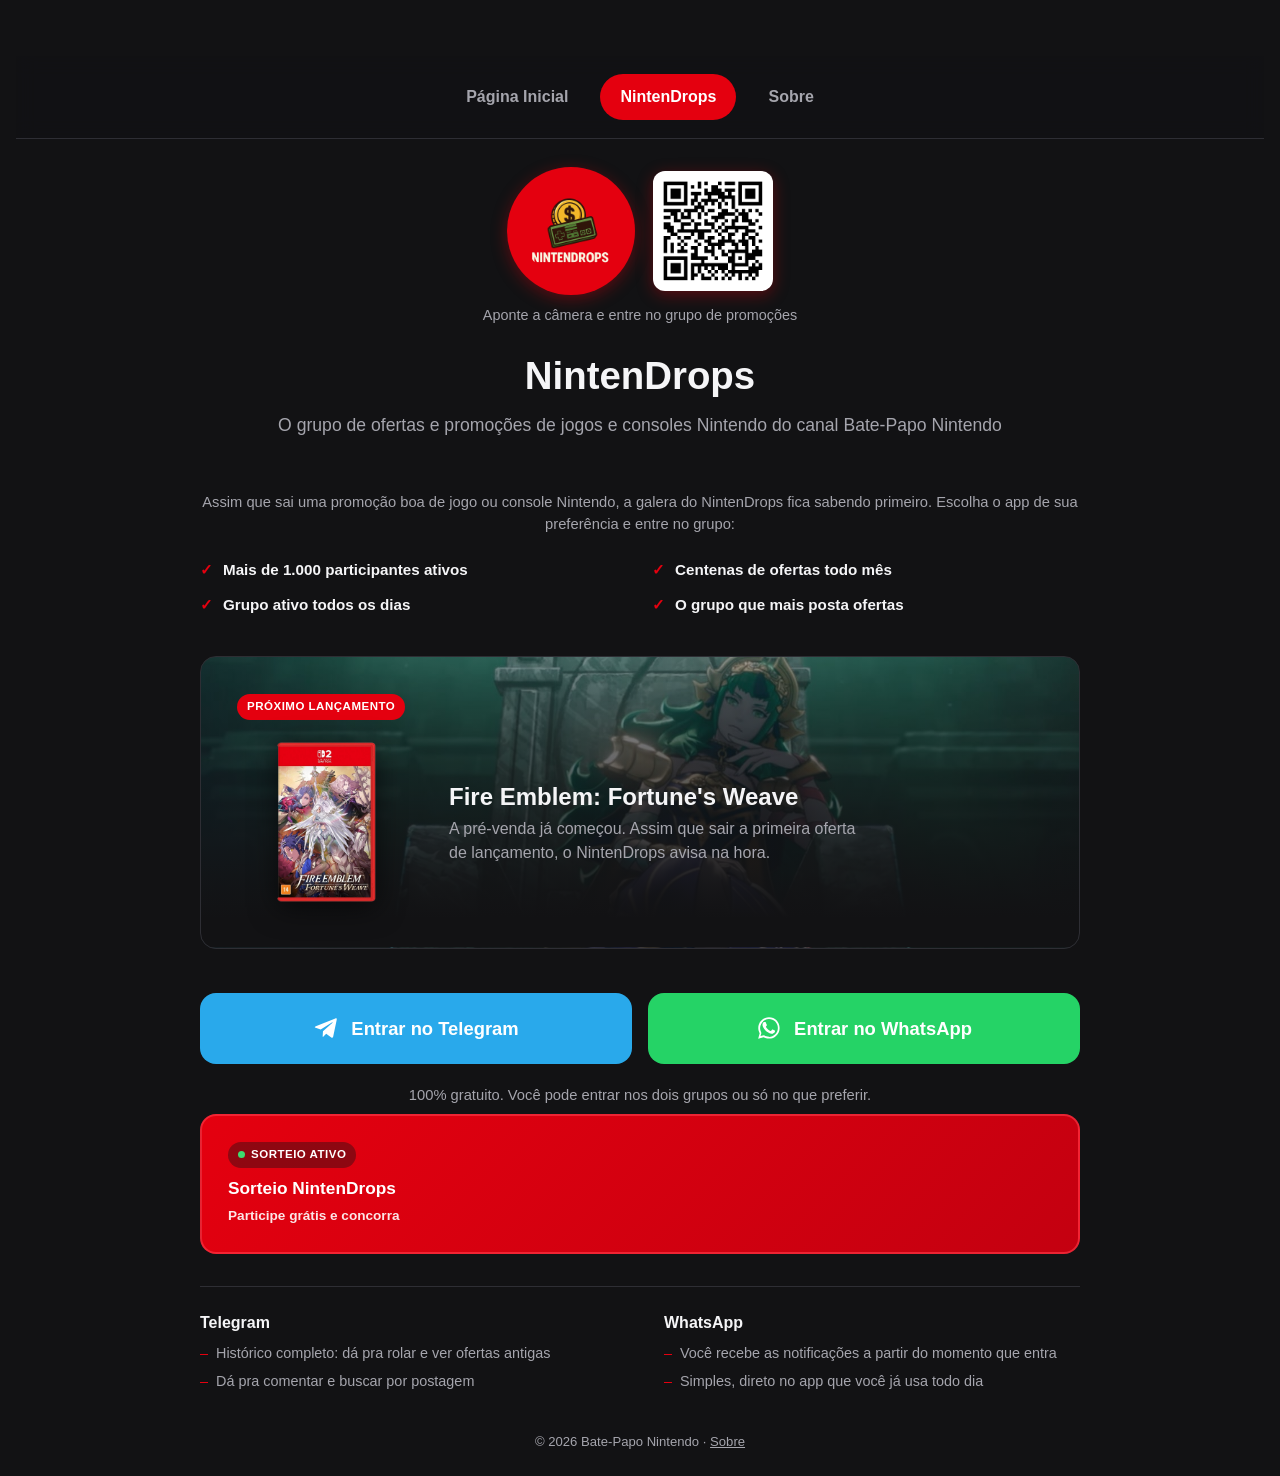
==== nintendrops/index.html @ 39946d42 "Troca sorteio ativo para Fire Emblem: Fortune's Weave Sorteio do Amiibo da Samus encerrou. Atualiza " ====
<!DOCTYPE html>
<html lang="pt-BR">
<head>
  <meta charset="UTF-8">
  <meta name="viewport" content="width=device-width, initial-scale=1.0">
  <title>NintenDrops · Bate-Papo Nintendo</title>
  <meta name="description" content="NintenDrops: grupo gratuito de ofertas e promoções de jogos e consoles Nintendo, do canal Bate-Papo Nintendo. Entre pelo Telegram ou WhatsApp.">
  <meta property="og:title" content="NintenDrops · Bate-Papo Nintendo">
  <meta property="og:description" content="Grupo gratuito de ofertas e promoções de jogos e consoles Nintendo. Escolha Telegram ou WhatsApp.">
  <meta property="og:image" content="../assets/img/logo-nintendrops.jpg">
  <link rel="icon" href="../assets/img/logo-nintendrops.jpg">
  <link rel="stylesheet" href="../assets/css/style.css">
</head>
<body>
  <nav class="nav-principal">
    <a class="nav-principal__link" href="../">Página Inicial</a>
    <a class="nav-principal__link ativo" href="./">NintenDrops</a>
    <a class="nav-principal__link" href="../sobre/">Sobre</a>
  </nav>

  <div class="container">
    <div class="nintendrops-topo">
      <img class="logo logo--contida" src="../assets/img/logo-nintendrops-transparente.png" alt="Logo NintenDrops">
      <img class="nintendrops-topo__qr" src="../assets/img/qrcode-nintendrops.png" alt="QR Code para o NintenDrops">
    </div>
    <p class="nintendrops-topo__legenda">Aponte a câmera e entre no grupo de promoções</p>

    <header class="header">
      <h1>NintenDrops</h1>
      <p>O grupo de ofertas e promoções de jogos e consoles Nintendo do canal Bate-Papo Nintendo</p>
    </header>

    <p class="texto-info">
      Assim que sai uma promoção boa de jogo ou console Nintendo, a galera do NintenDrops fica sabendo primeiro.
      Escolha o app de sua preferência e entre no grupo:
    </p>

    <ul class="destaques">
      <li>Mais de 1.000 participantes ativos</li>
      <li>Centenas de ofertas todo mês</li>
      <li>Grupo ativo todos os dias</li>
      <li>O grupo que mais posta ofertas</li>
    </ul>

    <a class="lancamento" href="https://link.amazon/B0hGFjxqO" target="_blank" rel="noopener">
      <span class="tag">Próximo lançamento</span>
      <div class="lancamento__conteudo">
        <img class="lancamento__caixa" src="../assets/img/fire-emblem-fortunes-weave-box.png" alt="Caixa de Fire Emblem: Fortune's Weave">
        <div class="lancamento__texto">
          <h2>Fire Emblem: Fortune's Weave</h2>
          <p>A pré-venda já começou. Assim que sair a primeira oferta de lançamento, o NintenDrops avisa na hora.</p>
        </div>
      </div>
    </a>

    <div class="botoes-grandes">
      <a class="botao-grande botao-grande--telegram" href="https://telegram.me/NintenDrops" target="_blank" rel="noopener">
        <svg viewBox="0 0 24 24" fill="currentColor" aria-hidden="true">
          <path d="M21.9 4.3 18.6 20c-.2 1-.9 1.3-1.7.8l-4.7-3.5-2.3 2.2c-.3.3-.5.5-1 .5l.3-4.9L18 7.1c.4-.4-.1-.6-.6-.2L7.1 13.3l-4.7-1.5c-1-.3-1-1 .2-1.5L20.6 3.2c.9-.3 1.6.2 1.3 1.1Z"/>
        </svg>
        Entrar no Telegram
      </a>

      <a class="botao-grande botao-grande--whatsapp" href="https://chat.whatsapp.com/Ltb9gX889Fs6mdJpfLRxmO" target="_blank" rel="noopener">
        <svg viewBox="0 0 24 24" fill="currentColor" aria-hidden="true">
          <path d="M17.5 14.4c-.3-.1-1.7-.9-2-1-.3-.1-.5-.1-.7.1-.2.3-.8 1-.9 1.1-.2.2-.3.2-.6.1-.3-.1-1.3-.5-2.4-1.5-.9-.8-1.5-1.8-1.7-2.1-.2-.3 0-.5.1-.6.1-.1.3-.3.4-.5.1-.1.2-.3.3-.4.1-.2 0-.4 0-.5 0-.1-.7-1.6-.9-2.2-.2-.5-.5-.5-.7-.5h-.6c-.2 0-.5.1-.8.4-.3.3-1 1-1 2.4s1 2.8 1.2 3c.1.2 2 3.1 4.9 4.3.7.3 1.2.5 1.6.6.7.2 1.3.2 1.8.1.5-.1 1.7-.7 1.9-1.4.2-.7.2-1.2.2-1.4-.1-.1-.3-.2-.6-.3ZM12 2.1c-5.5 0-9.9 4.4-9.9 9.9 0 1.8.5 3.4 1.3 4.9L2 21.9l5-1.3c1.4.8 3.1 1.2 4.9 1.2 5.5 0 9.9-4.4 9.9-9.9S17.5 2.1 12 2.1Zm0 18c-1.6 0-3.2-.4-4.5-1.3l-.3-.2-3 .8.8-2.9-.2-.3A8.2 8.2 0 0 1 3.8 12c0-4.5 3.7-8.2 8.2-8.2s8.2 3.7 8.2 8.2-3.7 8.2-8.2 8.2Z"/>
        </svg>
        Entrar no WhatsApp
      </a>
    </div>

    <p class="texto-info">
      100% gratuito. Você pode entrar nos dois grupos ou só no que preferir.
    </p>

    <a class="card card--sorteio" href="sorteio/">
      <span class="card__texto">
        <span class="badge-ativo"><span class="badge-ativo__ponto"></span>Sorteio ativo</span>
        <span class="card__titulo">Sorteio NintenDrops</span>
        <span class="card__subtitulo">Participe grátis e concorra</span>
      </span>
    </a>

    <div class="comparativo">
      <div class="comparativo__coluna">
        <h2>Telegram</h2>
        <ul>
          <li>Histórico completo: dá pra rolar e ver ofertas antigas</li>
          <li>Dá pra comentar e buscar por postagem</li>
        </ul>
      </div>
      <div class="comparativo__coluna">
        <h2>WhatsApp</h2>
        <ul>
          <li>Você recebe as notificações a partir do momento que entra</li>
          <li>Simples, direto no app que você já usa todo dia</li>
        </ul>
      </div>
    </div>

    <footer class="footer">
      <p>&copy; <span id="ano"></span> Bate-Papo Nintendo · <a href="../sobre/">Sobre</a></p>
    </footer>
  </div>

  <script src="../assets/js/main.js"></script>
</body>
</html>
---- assets/css/style.css ----
:root {
  --cor-primaria: #e4000f;
  --cor-primaria-hover: #c40010;
  --cor-fundo: #121214;
  --cor-fundo-card: #1c1c20;
  --cor-fundo-card-hover: #26262c;
  --cor-borda: #2e2e34;
  --cor-texto: #f5f5f7;
  --cor-texto-secundario: #a5a5ad;

  --cor-youtube: #ff0000;
  --cor-twitter: #ffffff;
  --cor-instagram: #e1306c;
  --cor-telegram: #29a9eb;
  --cor-whatsapp: #25d366;

  --raio-borda: 16px;
  --fonte-base: -apple-system, BlinkMacSystemFont, "Segoe UI", Roboto, Helvetica, Arial, sans-serif;
}

* {
  box-sizing: border-box;
  margin: 0;
  padding: 0;
}

body {
  font-family: var(--fonte-base);
  background-color: var(--cor-fundo);
  color: var(--cor-texto);
  min-height: 100vh;
  display: flex;
  flex-direction: column;
  align-items: center;
  padding: 32px 16px 24px;
  line-height: 1.5;
}

.container {
  width: 100%;
  max-width: 480px;
  display: flex;
  flex-direction: column;
  align-items: center;
}

/* Menu principal */

.nav-principal {
  position: sticky;
  top: 0;
  z-index: 100;
  width: 100%;
  display: flex;
  justify-content: center;
  gap: 6px;
  background: rgba(18, 18, 20, 0.85);
  backdrop-filter: blur(10px);
  -webkit-backdrop-filter: blur(10px);
  border-bottom: 1px solid var(--cor-borda);
  padding: 14px 16px;
  margin-bottom: 28px;
}

.nav-principal__link {
  color: var(--cor-texto-secundario);
  text-decoration: none;
  font-weight: 600;
  font-size: 0.85rem;
  padding: 8px 14px;
  border-radius: 999px;
  transition: color 0.2s ease, background-color 0.2s ease;
}

.nav-principal__link:hover {
  color: var(--cor-texto);
  background: var(--cor-fundo-card);
}

.nav-principal__link.ativo {
  color: #fff;
  background: var(--cor-primaria);
}

/* Logo + QR Code (página NintenDrops) */

.nintendrops-topo {
  display: flex;
  align-items: center;
  justify-content: center;
  gap: 18px;
}

.nintendrops-topo .logo {
  margin-bottom: 0;
}

.nintendrops-topo__qr {
  width: 96px;
  height: 96px;
  background: #fff;
  border-radius: 12px;
  padding: 6px;
  box-shadow: 0 4px 16px rgba(228, 0, 15, 0.35);
}

.nintendrops-topo__legenda {
  color: var(--cor-texto-secundario);
  font-size: 0.82rem;
  text-align: center;
  margin-top: 10px;
  margin-bottom: 20px;
}

/* Logo */

.logo-placeholder,
.logo {
  width: 96px;
  height: 96px;
  border-radius: 50%;
  margin-bottom: 20px;
  box-shadow: 0 4px 16px rgba(228, 0, 15, 0.35);
}

.logo-placeholder {
  background: var(--cor-primaria);
  color: #fff;
  display: flex;
  align-items: center;
  justify-content: center;
  font-weight: 700;
  font-size: 1.75rem;
  letter-spacing: 1px;
}

.logo {
  object-fit: cover;
  background: var(--cor-primaria);
}

.logo--contida {
  object-fit: contain;
  padding: 16px;
}

/* Cabeçalho */

.header {
  text-align: center;
  margin-bottom: 32px;
}

.header h1 {
  font-size: 1.6rem;
  font-weight: 700;
  margin-bottom: 8px;
}

.header p {
  color: var(--cor-texto-secundario);
  font-size: 0.98rem;
}

/* Etiqueta pequena de destaque */

.tag {
  display: inline-block;
  background: var(--cor-primaria);
  color: #fff;
  text-decoration: none;
  font-size: 0.72rem;
  font-weight: 700;
  text-transform: uppercase;
  letter-spacing: 0.5px;
  padding: 4px 10px;
  border-radius: 999px;
  margin-bottom: 12px;
  transition: background-color 0.2s ease;
}

a.tag:hover {
  background: var(--cor-primaria-hover);
}

/* Hero de hype (home) */

.hero-hype {
  position: relative;
  overflow: hidden;
  width: 100%;
  background: linear-gradient(135deg, var(--cor-fundo-card), var(--cor-fundo));
  border: 1px solid var(--cor-borda);
  border-radius: var(--raio-borda);
  padding: 26px 100px 26px 22px;
  margin-bottom: 28px;
  text-align: left;
}

.hero-hype__arte {
  position: absolute;
  top: 0;
  right: 0;
  bottom: 0;
  width: 110px;
  object-fit: cover;
  object-position: center 22%;
  -webkit-mask-image: linear-gradient(to right, transparent, black 35%);
  mask-image: linear-gradient(to right, transparent, black 35%);
}

.hero-hype h2 {
  font-size: 1.25rem;
  line-height: 1.3;
  margin-bottom: 10px;
}

.hero-hype p {
  color: var(--cor-texto-secundario);
  font-size: 0.92rem;
  margin-bottom: 18px;
  max-width: 480px;
}

.hero-hype__cta {
  display: inline-block;
  background: var(--cor-primaria);
  color: #fff;
  text-decoration: none;
  font-weight: 700;
  font-size: 0.92rem;
  padding: 12px 20px;
  border-radius: 10px;
  transition: background-color 0.2s ease;
}

.hero-hype__cta:hover {
  background: var(--cor-primaria-hover);
}

/* Lista de links/cards */

.links {
  width: 100%;
  display: flex;
  flex-direction: column;
  gap: 14px;
}

.card {
  display: flex;
  align-items: center;
  gap: 14px;
  width: 100%;
  background-color: var(--cor-fundo-card);
  border: 1px solid var(--cor-borda);
  border-radius: var(--raio-borda);
  padding: 16px 18px;
  color: var(--cor-texto);
  text-decoration: none;
  transition: background-color 0.2s ease, transform 0.15s ease;
}

.card:hover,
.card:focus-visible {
  background-color: var(--cor-fundo-card-hover);
  transform: translateY(-2px);
}

.card:active {
  transform: translateY(0);
}

.card__icone {
  width: 28px;
  height: 28px;
  flex-shrink: 0;
}

.card__logo {
  width: 84px;
  height: 84px;
  flex-shrink: 0;
  object-fit: contain;
}

.card__texto {
  flex: 1;
  font-weight: 600;
  font-size: 1.02rem;
}

.card--youtube .card__icone { color: var(--cor-youtube); }
.card--twitter .card__icone { color: var(--cor-twitter); }
.card--instagram .card__icone { color: var(--cor-instagram); }
.card--telegram .card__icone { color: var(--cor-telegram); }
.card--whatsapp .card__icone { color: var(--cor-whatsapp); }

/* Card em destaque (NintenDrops) */

.card--destaque {
  background: linear-gradient(135deg, var(--cor-primaria), var(--cor-primaria-hover));
  border: none;
  margin-top: 8px;
  padding: 18px;
}

.card--destaque .card__texto {
  display: flex;
  flex-direction: column;
  gap: 2px;
}

.card--destaque .card__titulo {
  font-size: 1.08rem;
  font-weight: 700;
}

.card--destaque .card__subtitulo {
  font-size: 0.85rem;
  font-weight: 400;
  opacity: 0.9;
}

.card--destaque .card__icone {
  color: #fff;
}

/* Card do sorteio (página NintenDrops) */

.card--sorteio {
  position: relative;
  overflow: hidden;
  margin-top: 8px;
  background: linear-gradient(135deg, var(--cor-primaria), var(--cor-primaria-hover));
  border: 2px solid rgba(255, 60, 75, 0.6);
  animation: neon-dimming 1.8s ease-in-out infinite;
}

@keyframes neon-dimming {
  0%, 100% {
    border-color: rgba(255, 60, 75, 0.45);
    box-shadow: 0 0 6px 0 rgba(255, 45, 60, 0.35);
  }
  50% {
    border-color: #ff8a94;
    box-shadow: 0 0 16px 2px rgba(255, 45, 60, 0.85);
  }
}

.card--sorteio .card__texto {
  display: flex;
  flex-direction: column;
  gap: 4px;
}

.card--sorteio .card__titulo {
  font-size: 1.08rem;
  font-weight: 700;
  color: #fff;
}

.card--sorteio .card__subtitulo {
  font-size: 0.85rem;
  color: rgba(255, 255, 255, 0.9);
}

.card--sorteio .badge-ativo {
  align-self: flex-start;
  background: rgba(18, 18, 20, 0.4);
}

.badge-ativo {
  display: inline-flex;
  align-items: center;
  gap: 6px;
  background: rgba(18, 18, 20, 0.55);
  color: #fff;
  font-size: 0.72rem;
  font-weight: 700;
  text-transform: uppercase;
  letter-spacing: 0.5px;
  padding: 4px 10px;
  border-radius: 999px;
  margin-bottom: 4px;
}

.badge-ativo__ponto {
  width: 7px;
  height: 7px;
  border-radius: 50%;
  background: #3ddc6f;
  animation: pulso-ativo 1.6s infinite;
}

@keyframes pulso-ativo {
  0%, 100% { opacity: 1; }
  50% { opacity: 0.35; }
}

/* Próximo lançamento (página NintenDrops) */

.lancamento {
  display: block;
  width: 100%;
  border-radius: var(--raio-borda);
  border: 1px solid var(--cor-borda);
  padding: 14px 16px;
  margin: 16px 0;
  text-align: left;
  text-decoration: none;
  color: var(--cor-texto);
  background-image:
    linear-gradient(180deg, rgba(18, 18, 20, 0.4), var(--cor-fundo) 90%),
    url("../img/fire-emblem-bg.jpg");
  background-size: cover;
  background-position: center;
  background-repeat: no-repeat;
  transition: transform 0.15s ease;
}

.lancamento:hover {
  transform: translateY(-2px);
}

.lancamento__conteudo {
  display: flex;
  flex-direction: row;
  align-items: center;
  gap: 14px;
  text-align: left;
}

.lancamento__caixa {
  width: 68px;
  flex-shrink: 0;
  filter: drop-shadow(0 6px 14px rgba(0, 0, 0, 0.6));
}

.lancamento__texto h2 {
  font-size: 0.98rem;
  margin-bottom: 2px;
}

.lancamento__texto p {
  color: var(--cor-texto-secundario);
  font-size: 0.8rem;
}

/* Destaques/números (página NintenDrops) */

.destaques {
  list-style: none;
  width: 100%;
  display: flex;
  flex-direction: column;
  gap: 10px;
  margin: 24px 0;
}

.destaques li {
  display: flex;
  align-items: flex-start;
  gap: 10px;
  font-weight: 600;
  font-size: 0.95rem;
}

.destaques li::before {
  content: "✓";
  color: var(--cor-primaria);
  font-weight: 700;
  flex-shrink: 0;
}

/* Botões grandes (página NintenDrops) */

.botoes-grandes {
  width: 100%;
  display: flex;
  flex-direction: column;
  gap: 16px;
  margin-top: 28px;
}

.botao-grande {
  display: flex;
  align-items: center;
  justify-content: center;
  gap: 12px;
  width: 100%;
  padding: 18px;
  border-radius: var(--raio-borda);
  color: #fff;
  text-decoration: none;
  font-weight: 700;
  font-size: 1.05rem;
  transition: filter 0.2s ease, transform 0.15s ease;
}

.botao-grande:hover,
.botao-grande:focus-visible {
  filter: brightness(1.1);
  transform: translateY(-2px);
}

.botao-grande:active {
  transform: translateY(0);
}

.botao-grande svg {
  width: 26px;
  height: 26px;
  flex-shrink: 0;
}

.botao-grande--telegram {
  background-color: var(--cor-telegram);
}

.botao-grande--whatsapp {
  background-color: var(--cor-whatsapp);
}

/* Texto informativo */

.texto-info {
  color: var(--cor-texto-secundario);
  text-align: center;
  font-size: 0.92rem;
  margin-top: 20px;
}

.link-voltar {
  color: var(--cor-texto-secundario);
  text-decoration: none;
  font-size: 0.9rem;
  margin-bottom: 20px;
  align-self: flex-start;
}

.link-voltar:hover {
  color: var(--cor-texto);
}

/* Card de chamada para a página Sobre (home) */

.sobre-teaser {
  position: relative;
  display: flex;
  align-items: flex-end;
  width: 100%;
  min-height: 200px;
  margin-top: 24px;
  border-radius: var(--raio-borda);
  border: 1px solid var(--cor-borda);
  overflow: hidden;
  padding: 20px;
  text-decoration: none;
  background-image:
    linear-gradient(180deg, rgba(18, 18, 20, 0) 35%, rgba(18, 18, 20, 0.95) 92%),
    url("../img/foto-danillo-super-nintendo-world.jpg");
  background-size: cover;
  background-position: center 68%;
  transition: transform 0.15s ease;
}

.sobre-teaser:hover {
  transform: translateY(-2px);
}

.sobre-teaser__conteudo h2 {
  color: #fff;
  font-size: 1.1rem;
  margin-bottom: 4px;
}

.sobre-teaser__conteudo p {
  color: var(--cor-texto-secundario);
  font-size: 0.88rem;
}

/* Página Sobre */

.sobre {
  width: 100%;
  display: flex;
  flex-direction: column;
  gap: 24px;
  text-align: left;
}

.sobre__foto {
  width: 100%;
  max-width: 280px;
  align-self: center;
  border-radius: var(--raio-borda);
  object-fit: cover;
}

.sobre__conteudo h1 {
  font-size: 1.5rem;
  margin-bottom: 16px;
}

.sobre__conteudo p {
  color: var(--cor-texto-secundario);
  margin-bottom: 14px;
  line-height: 1.6;
}

.sobre__conteudo h2 {
  font-size: 1.1rem;
  margin-top: 28px;
  margin-bottom: 12px;
}

.sobre__redes {
  list-style: none;
  display: flex;
  flex-direction: column;
  gap: 10px;
}

.sobre__redes a {
  display: flex;
  align-items: center;
  gap: 10px;
  color: var(--cor-texto);
  text-decoration: none;
  font-weight: 600;
}

.sobre__redes svg {
  width: 22px;
  height: 22px;
  flex-shrink: 0;
}

.sobre__redes a:hover {
  color: var(--cor-primaria);
}

/* Widget de sorteio (Gleam) */

.sorteio-widget {
  width: 100%;
  margin-top: 24px;
}

/* Comparativo Telegram x WhatsApp */

.comparativo {
  width: 100%;
  display: flex;
  flex-direction: column;
  gap: 16px;
  margin-top: 32px;
  padding-top: 24px;
  border-top: 1px solid var(--cor-borda);
}

.comparativo__coluna h2 {
  font-size: 1rem;
  margin-bottom: 8px;
}

.comparativo__coluna ul {
  list-style: none;
  display: flex;
  flex-direction: column;
  gap: 6px;
}

.comparativo__coluna li {
  color: var(--cor-texto-secundario);
  font-size: 0.9rem;
  padding-left: 16px;
  position: relative;
}

.comparativo__coluna li::before {
  content: "–";
  position: absolute;
  left: 0;
  color: var(--cor-primaria);
}

/* Rodapé */

.footer {
  margin-top: 40px;
  text-align: center;
  color: var(--cor-texto-secundario);
  font-size: 0.82rem;
}

.footer a {
  color: var(--cor-texto-secundario);
}

/* Telas maiores */

@media (min-width: 600px) {
  body {
    padding-top: 56px;
  }

  .header h1 {
    font-size: 1.9rem;
  }

  .card,
  .botao-grande {
    padding: 18px 22px;
  }
}

/* Desktop: usa mais a largura da tela */

@media (min-width: 960px) {
  .nav-principal {
    gap: 12px;
    padding: 18px;
  }

  .nav-principal__link {
    font-size: 1rem;
    padding: 11px 20px;
  }

  .container {
    max-width: 880px;
  }

  .logo {
    width: 128px;
    height: 128px;
  }

  .header h1 {
    font-size: 2.4rem;
  }

  .header p {
    font-size: 1.1rem;
  }

  .links {
    display: grid;
    grid-template-columns: repeat(3, 1fr);
    gap: 16px;
  }

  .card {
    flex-direction: column;
    align-items: flex-start;
    gap: 16px;
    padding: 26px;
  }

  .card__icone {
    width: 32px;
    height: 32px;
  }

  .card--destaque {
    grid-column: 1 / -1;
    flex-direction: row;
    align-items: center;
  }

  .sobre-teaser {
    min-height: 280px;
    padding: 28px;
  }

  .card--sorteio {
    flex-direction: row;
    align-items: center;
  }

  .sobre-teaser__conteudo h2 {
    font-size: 1.5rem;
  }

  .sobre-teaser__conteudo p {
    font-size: 1rem;
  }

  .botoes-grandes {
    flex-direction: row;
  }

  .botao-grande {
    padding: 22px;
    font-size: 1.15rem;
  }

  .comparativo {
    flex-direction: row;
    gap: 48px;
  }

  .comparativo__coluna {
    flex: 1;
  }

  .container--largo {
    max-width: 1040px;
  }

  .nintendrops-topo__qr {
    width: 120px;
    height: 120px;
  }

  .nintendrops-topo__legenda {
    font-size: 0.9rem;
  }

  .hero-hype {
    min-height: 320px;
    display: flex;
    align-items: center;
    padding: 40px;
    background-image:
      linear-gradient(90deg, var(--cor-fundo) 38%, rgba(18, 18, 20, 0.65) 62%, rgba(18, 18, 20, 0) 100%),
      url("../img/ocarina-of-time-art.jpg");
    background-repeat: no-repeat;
    background-position: right center, right center;
    background-size: cover, contain;
  }

  .hero-hype__arte {
    display: none;
  }

  .hero-hype__conteudo {
    max-width: 460px;
  }

  .hero-hype h2 {
    font-size: 1.9rem;
  }

  .hero-hype p {
    font-size: 1rem;
  }

  .destaques {
    display: grid;
    grid-template-columns: repeat(2, 1fr);
    gap: 12px 24px;
  }

  .lancamento {
    padding: 36px;
  }

  .lancamento__conteudo {
    flex-direction: row;
    text-align: left;
    gap: 32px;
  }

  .lancamento__caixa {
    width: 180px;
    flex-shrink: 0;
  }

  .lancamento__texto h2 {
    font-size: 1.5rem;
  }

  .lancamento__texto p {
    font-size: 1rem;
    max-width: 420px;
  }

  .sobre {
    flex-direction: row;
    align-items: flex-start;
    gap: 48px;
  }

  .sobre__foto {
    max-width: 340px;
    flex-shrink: 0;
  }

  .sobre__conteudo h1 {
    font-size: 2.1rem;
  }
}
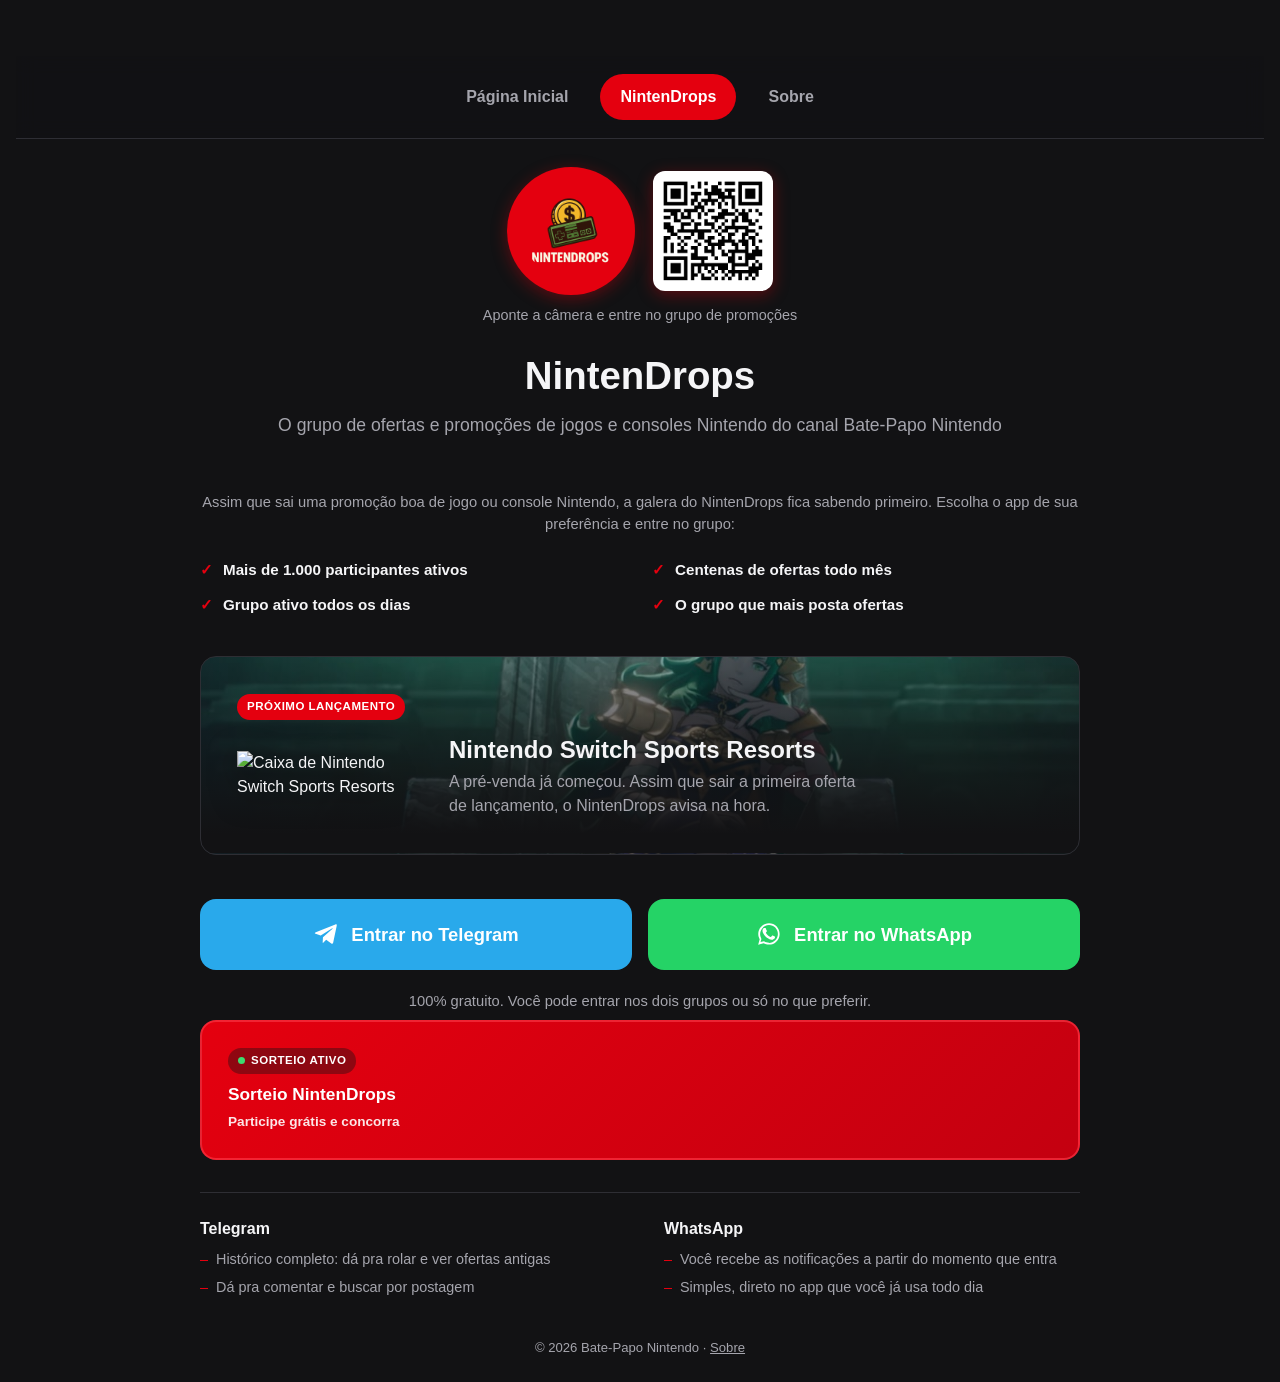
==== commit e3ed1d4f: "Update Proximo Lançamento" ====
--- a/nintendrops/index.html
+++ b/nintendrops/index.html
@@ -42,12 +42,12 @@
       <li>O grupo que mais posta ofertas</li>
     </ul>
 
-    <a class="lancamento" href="https://link.amazon/B0hGFjxqO" target="_blank" rel="noopener">
+    <a class="lancamento" href="https://meli.la/1icckNe" target="_blank" rel="noopener">
       <span class="tag">Próximo lançamento</span>
       <div class="lancamento__conteudo">
-        <img class="lancamento__caixa" src="../assets/img/fire-emblem-fortunes-weave-box.png" alt="Caixa de Fire Emblem: Fortune's Weave">
+        <img class="lancamento__caixa" src="../assets/img/switch-sports-resorts.png" alt="Caixa de Nintendo Switch Sports Resorts">
         <div class="lancamento__texto">
-          <h2>Fire Emblem: Fortune's Weave</h2>
+          <h2>Nintendo Switch Sports Resorts</h2>
           <p>A pré-venda já começou. Assim que sair a primeira oferta de lançamento, o NintenDrops avisa na hora.</p>
         </div>
       </div>
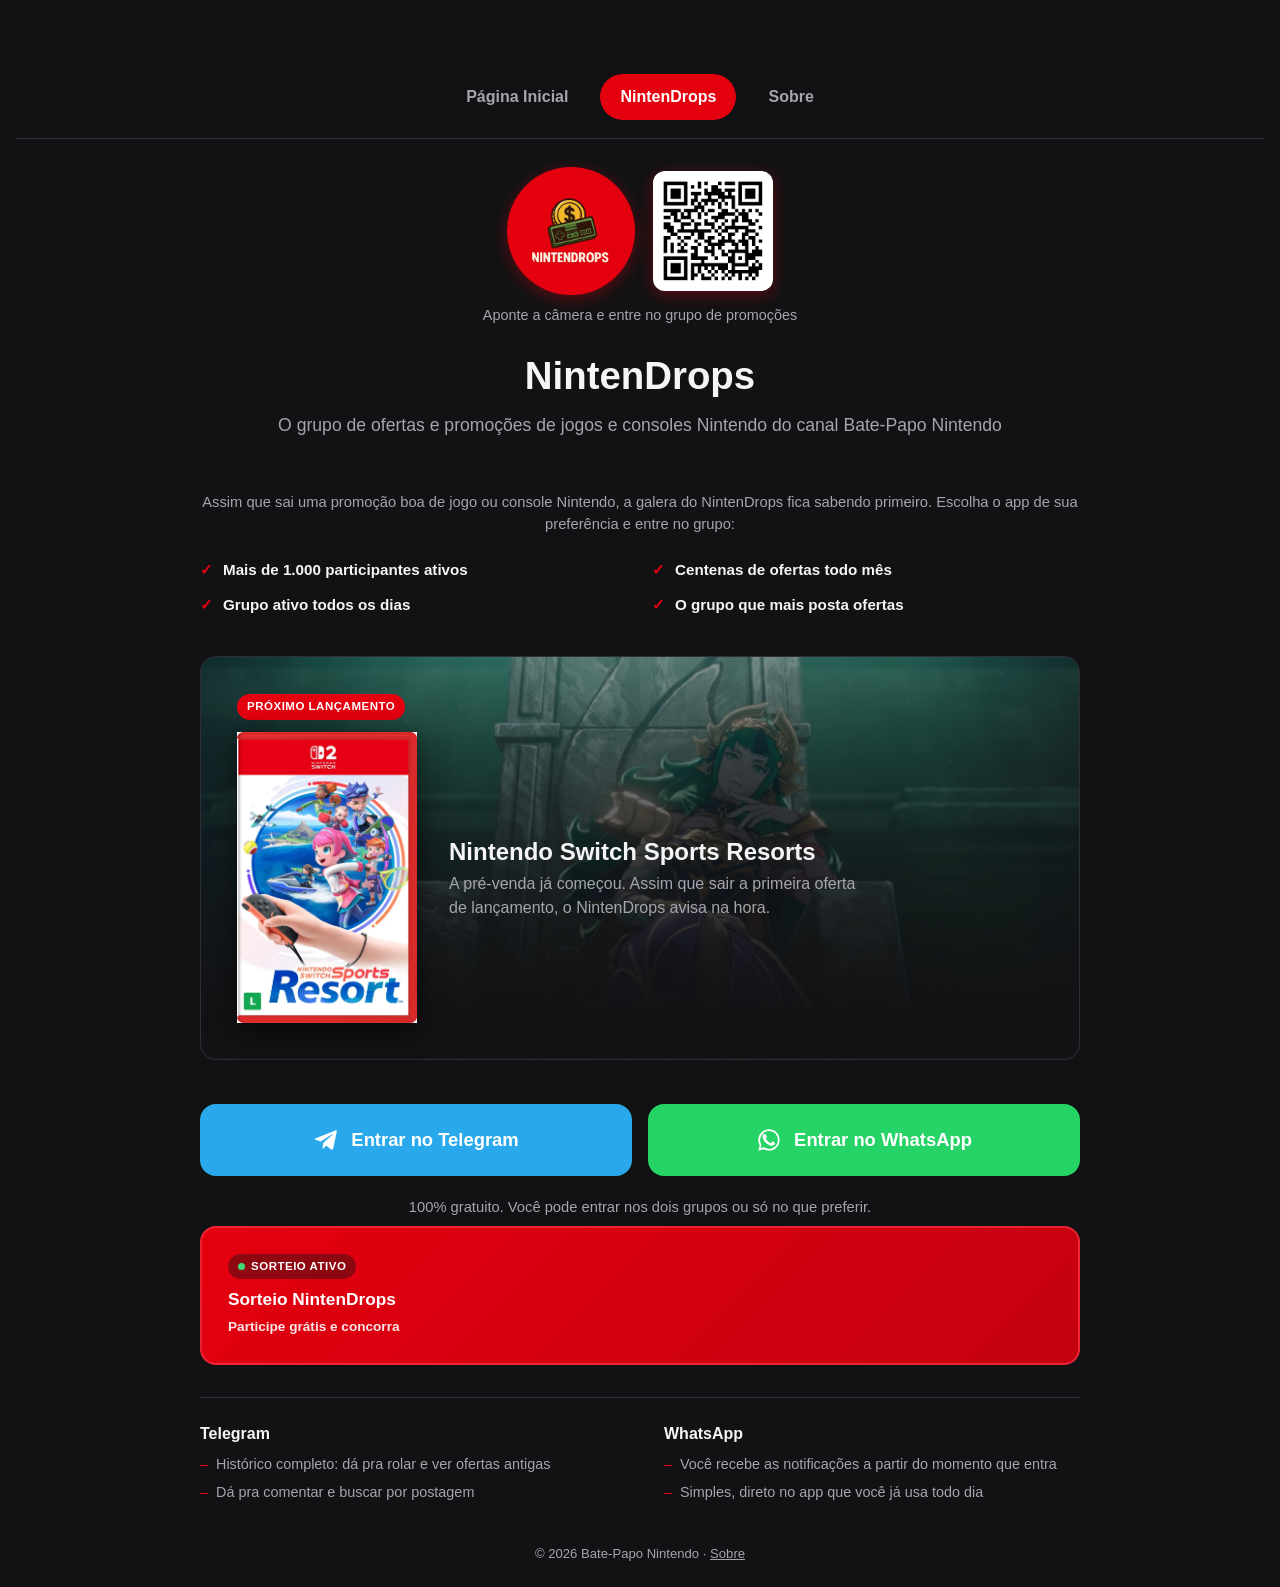
==== commit ac6491a3: "Lançamento" ====
--- a/nintendrops/index.html
+++ b/nintendrops/index.html
@@ -45,7 +45,7 @@
     <a class="lancamento" href="https://meli.la/1icckNe" target="_blank" rel="noopener">
       <span class="tag">Próximo lançamento</span>
       <div class="lancamento__conteudo">
-        <img class="lancamento__caixa" src="../assets/img/switch-sports-resorts.png" alt="Caixa de Nintendo Switch Sports Resorts">
+        <img class="lancamento__caixa" src="../assets/img/switch-sports-box.webp" alt="Caixa de Nintendo Switch Sports Resorts">
         <div class="lancamento__texto">
           <h2>Nintendo Switch Sports Resorts</h2>
           <p>A pré-venda já começou. Assim que sair a primeira oferta de lançamento, o NintenDrops avisa na hora.</p>
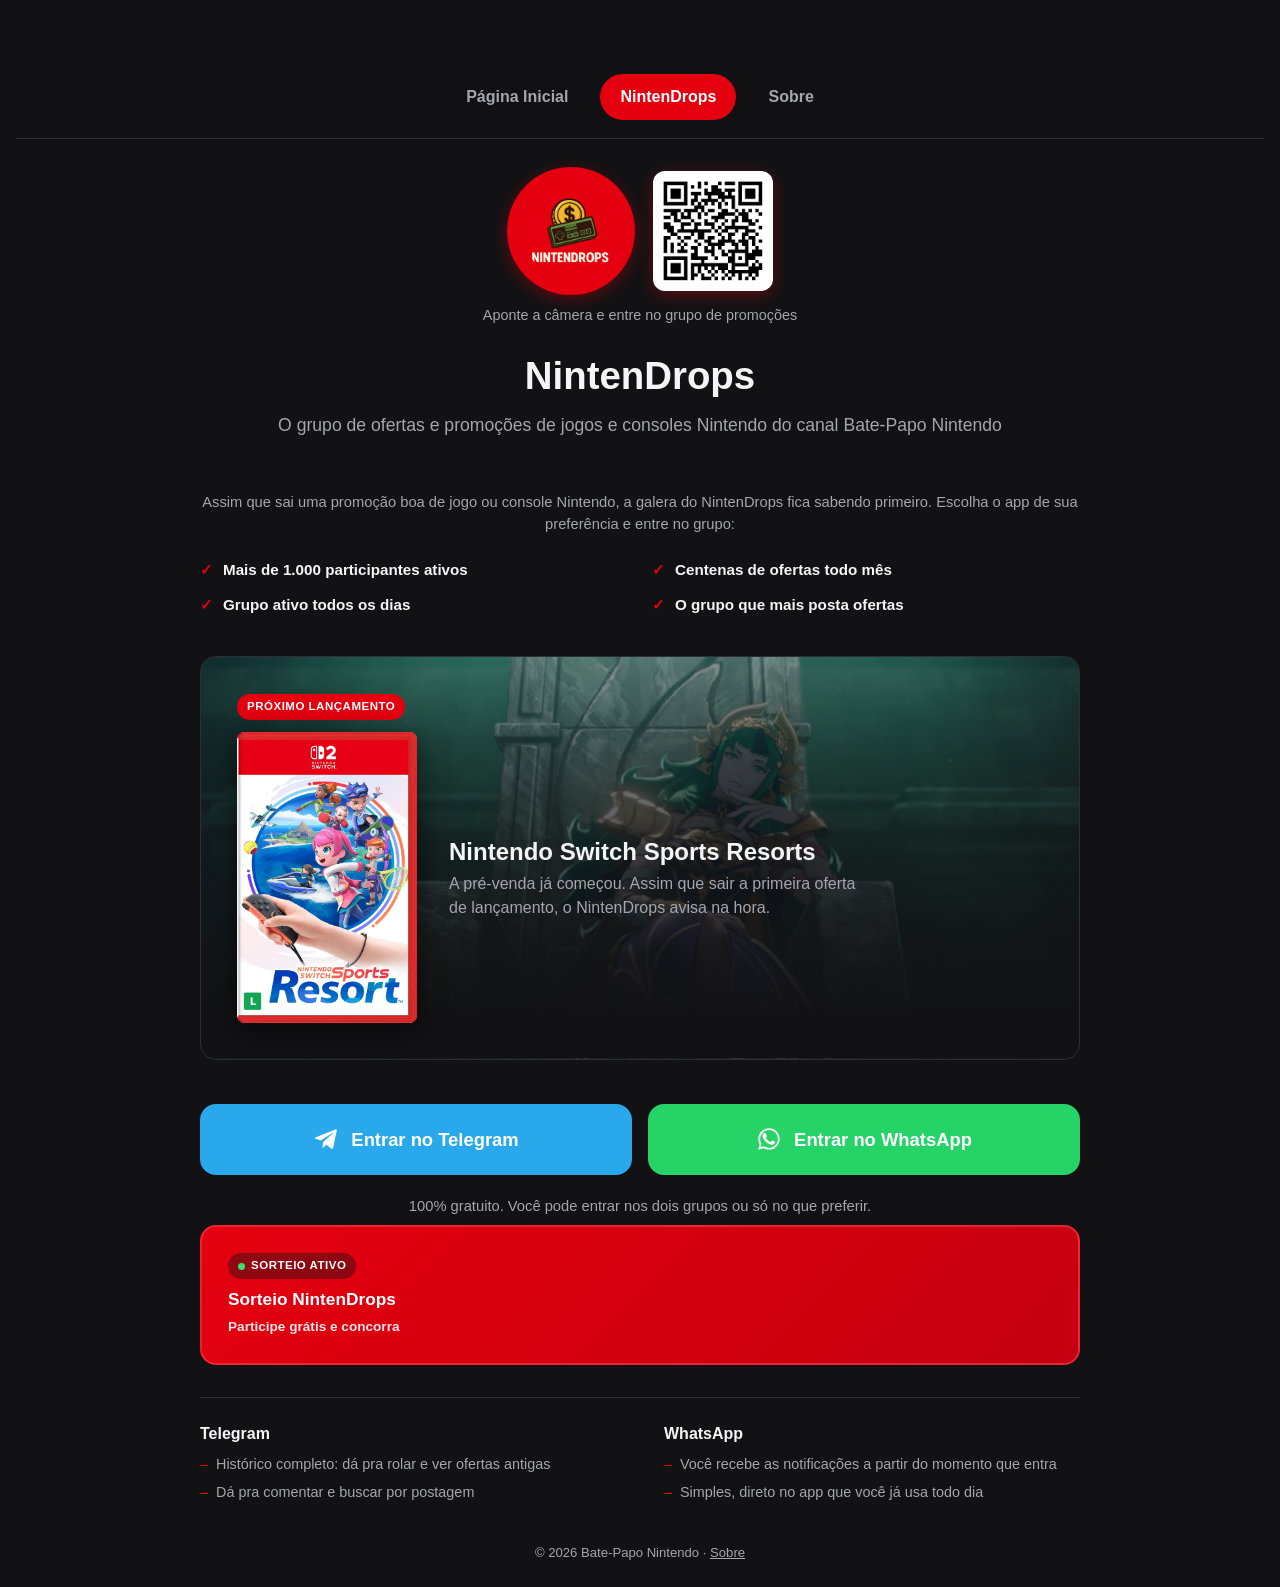
==== commit 579e615d: "Update index.html" ====
--- a/nintendrops/index.html
+++ b/nintendrops/index.html
@@ -45,7 +45,7 @@
     <a class="lancamento" href="https://meli.la/1icckNe" target="_blank" rel="noopener">
       <span class="tag">Próximo lançamento</span>
       <div class="lancamento__conteudo">
-        <img class="lancamento__caixa" src="../assets/img/switch-sports-box.webp" alt="Caixa de Nintendo Switch Sports Resorts">
+        <img class="lancamento__caixa" src="../assets/img/switch-sports-box.png" alt="Caixa de Nintendo Switch Sports Resorts">
         <div class="lancamento__texto">
           <h2>Nintendo Switch Sports Resorts</h2>
           <p>A pré-venda já começou. Assim que sair a primeira oferta de lançamento, o NintenDrops avisa na hora.</p>
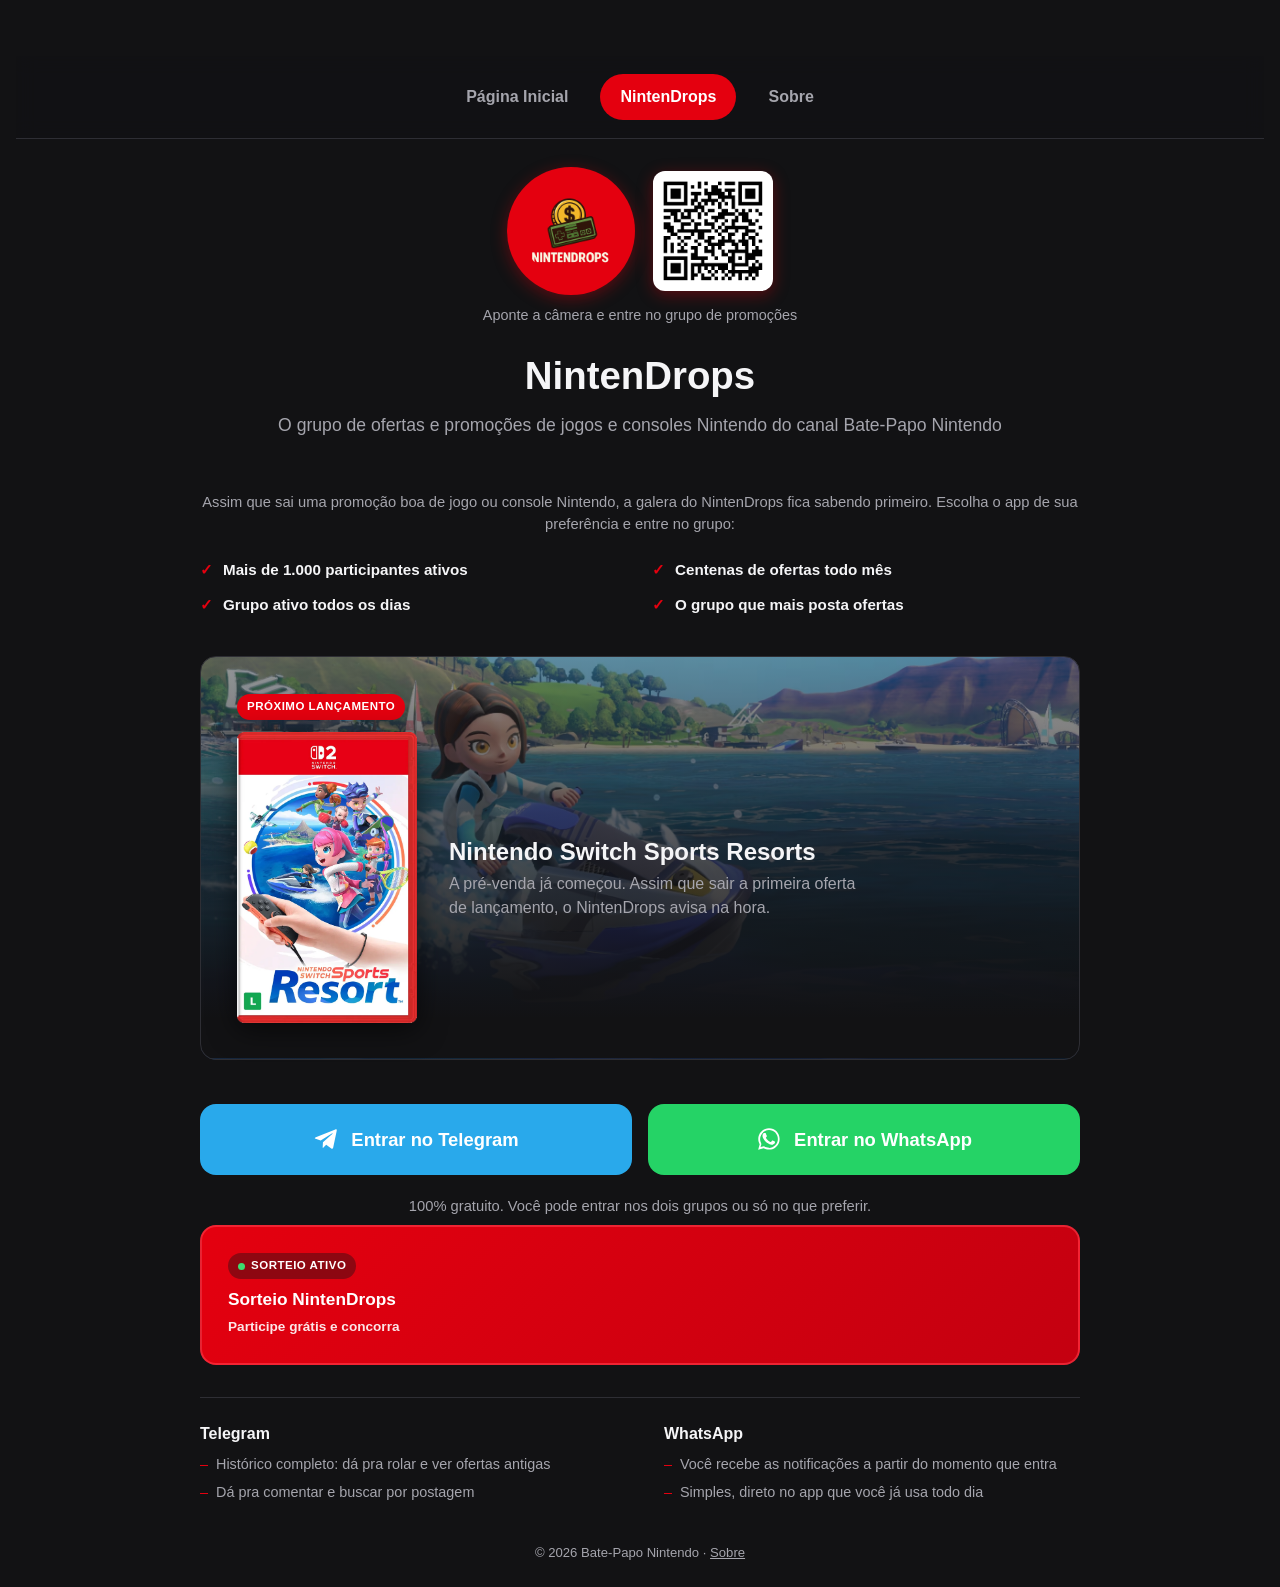
==== commit fa673e85: "Update index.html" ====
--- a/nintendrops/index.html
+++ b/nintendrops/index.html
@@ -61,7 +61,7 @@
         Entrar no Telegram
       </a>
 
-      <a class="botao-grande botao-grande--whatsapp" href="https://chat.whatsapp.com/Ltb9gX889Fs6mdJpfLRxmO" target="_blank" rel="noopener">
+      <a class="botao-grande botao-grande--whatsapp" href="https://whatsapp.com/channel/0029Vb944LSGzzKRPuBl2P0P" target="_blank" rel="noopener">
         <svg viewBox="0 0 24 24" fill="currentColor" aria-hidden="true">
           <path d="M17.5 14.4c-.3-.1-1.7-.9-2-1-.3-.1-.5-.1-.7.1-.2.3-.8 1-.9 1.1-.2.2-.3.2-.6.1-.3-.1-1.3-.5-2.4-1.5-.9-.8-1.5-1.8-1.7-2.1-.2-.3 0-.5.1-.6.1-.1.3-.3.4-.5.1-.1.2-.3.3-.4.1-.2 0-.4 0-.5 0-.1-.7-1.6-.9-2.2-.2-.5-.5-.5-.7-.5h-.6c-.2 0-.5.1-.8.4-.3.3-1 1-1 2.4s1 2.8 1.2 3c.1.2 2 3.1 4.9 4.3.7.3 1.2.5 1.6.6.7.2 1.3.2 1.8.1.5-.1 1.7-.7 1.9-1.4.2-.7.2-1.2.2-1.4-.1-.1-.3-.2-.6-.3ZM12 2.1c-5.5 0-9.9 4.4-9.9 9.9 0 1.8.5 3.4 1.3 4.9L2 21.9l5-1.3c1.4.8 3.1 1.2 4.9 1.2 5.5 0 9.9-4.4 9.9-9.9S17.5 2.1 12 2.1Zm0 18c-1.6 0-3.2-.4-4.5-1.3l-.3-.2-3 .8.8-2.9-.2-.3A8.2 8.2 0 0 1 3.8 12c0-4.5 3.7-8.2 8.2-8.2s8.2 3.7 8.2 8.2-3.7 8.2-8.2 8.2Z"/>
         </svg>
--- a/assets/css/style.css
+++ b/assets/css/style.css
@@ -412,7 +412,7 @@
   color: var(--cor-texto);
   background-image:
     linear-gradient(180deg, rgba(18, 18, 20, 0.4), var(--cor-fundo) 90%),
-    url("../img/fire-emblem-bg.jpg");
+    url("../img/switch-sports-bg.webp");
   background-size: cover;
   background-position: center;
   background-repeat: no-repeat;
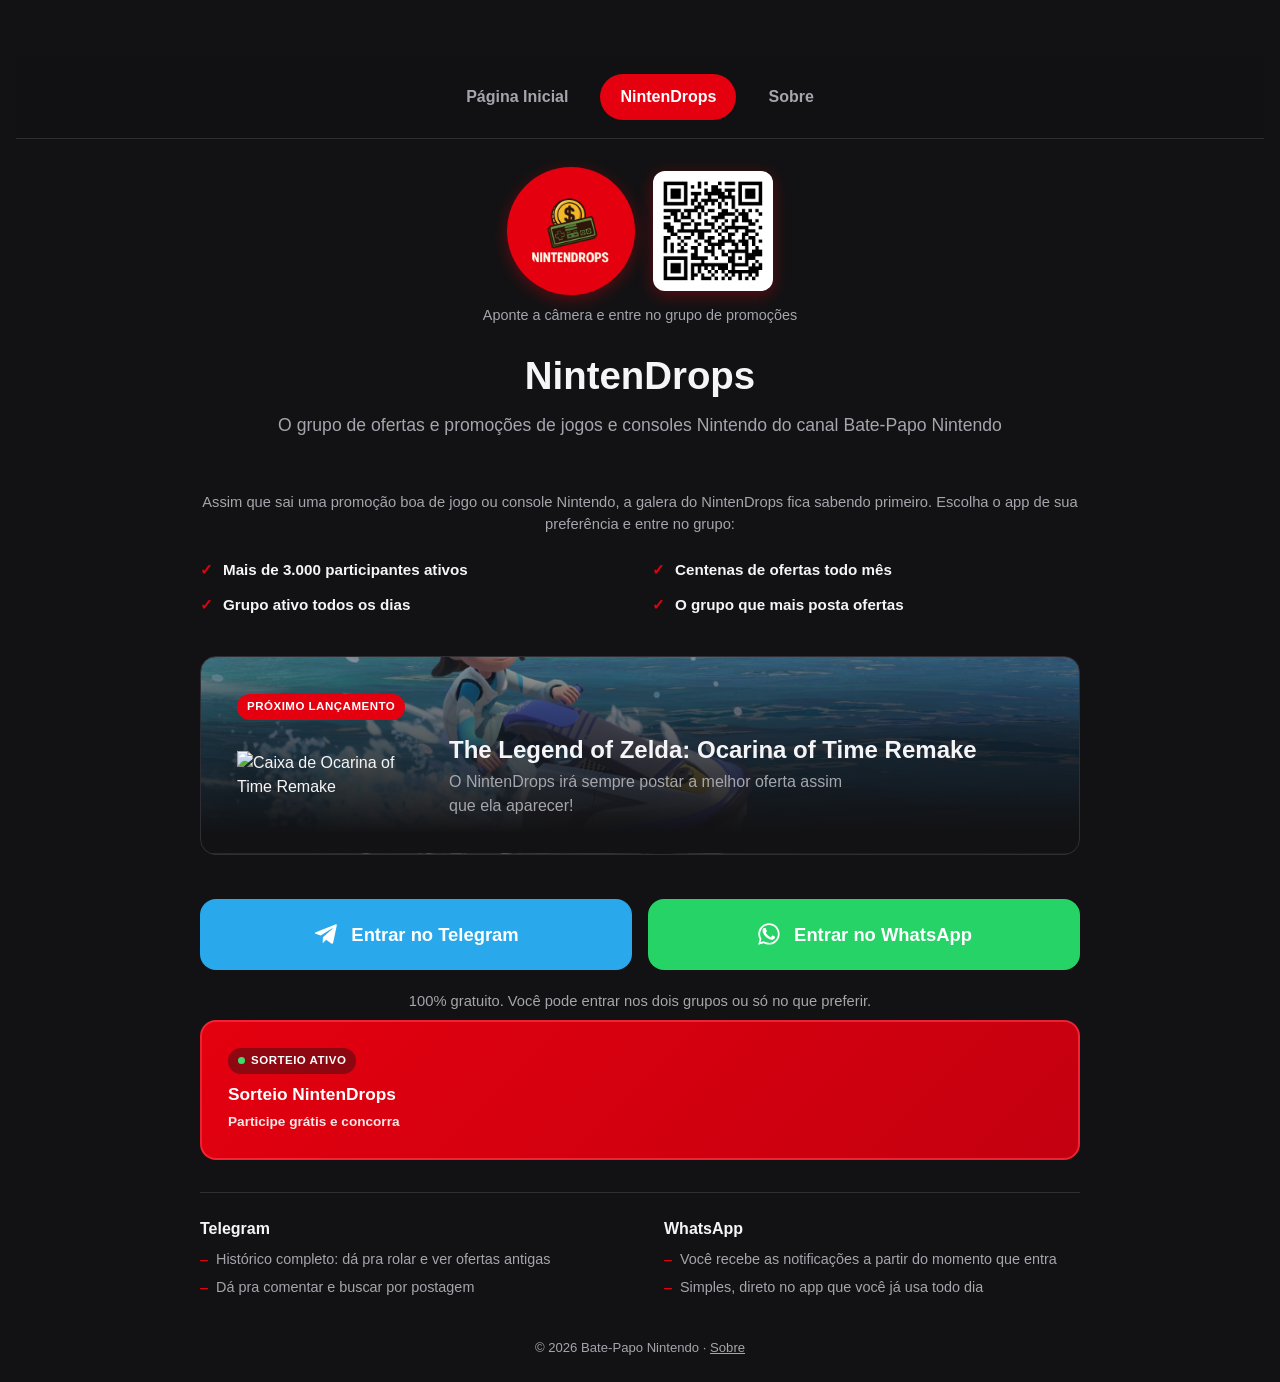
==== commit 01ad8e47: "Update index.html" ====
--- a/nintendrops/index.html
+++ b/nintendrops/index.html
@@ -36,7 +36,7 @@
     </p>
 
     <ul class="destaques">
-      <li>Mais de 1.000 participantes ativos</li>
+      <li>Mais de 3.000 participantes ativos</li>
       <li>Centenas de ofertas todo mês</li>
       <li>Grupo ativo todos os dias</li>
       <li>O grupo que mais posta ofertas</li>
@@ -45,10 +45,10 @@
     <a class="lancamento" href="https://meli.la/1icckNe" target="_blank" rel="noopener">
       <span class="tag">Próximo lançamento</span>
       <div class="lancamento__conteudo">
-        <img class="lancamento__caixa" src="../assets/img/switch-sports-box.png" alt="Caixa de Nintendo Switch Sports Resorts">
+        <img class="lancamento__caixa" src="../assets/img/ocarina-box.png" alt="Caixa de Ocarina of Time Remake">
         <div class="lancamento__texto">
-          <h2>Nintendo Switch Sports Resorts</h2>
-          <p>A pré-venda já começou. Assim que sair a primeira oferta de lançamento, o NintenDrops avisa na hora.</p>
+          <h2>The Legend of Zelda: Ocarina of Time Remake</h2>
+          <p>O NintenDrops irá sempre postar a melhor oferta assim que ela aparecer!</p>
         </div>
       </div>
     </a>
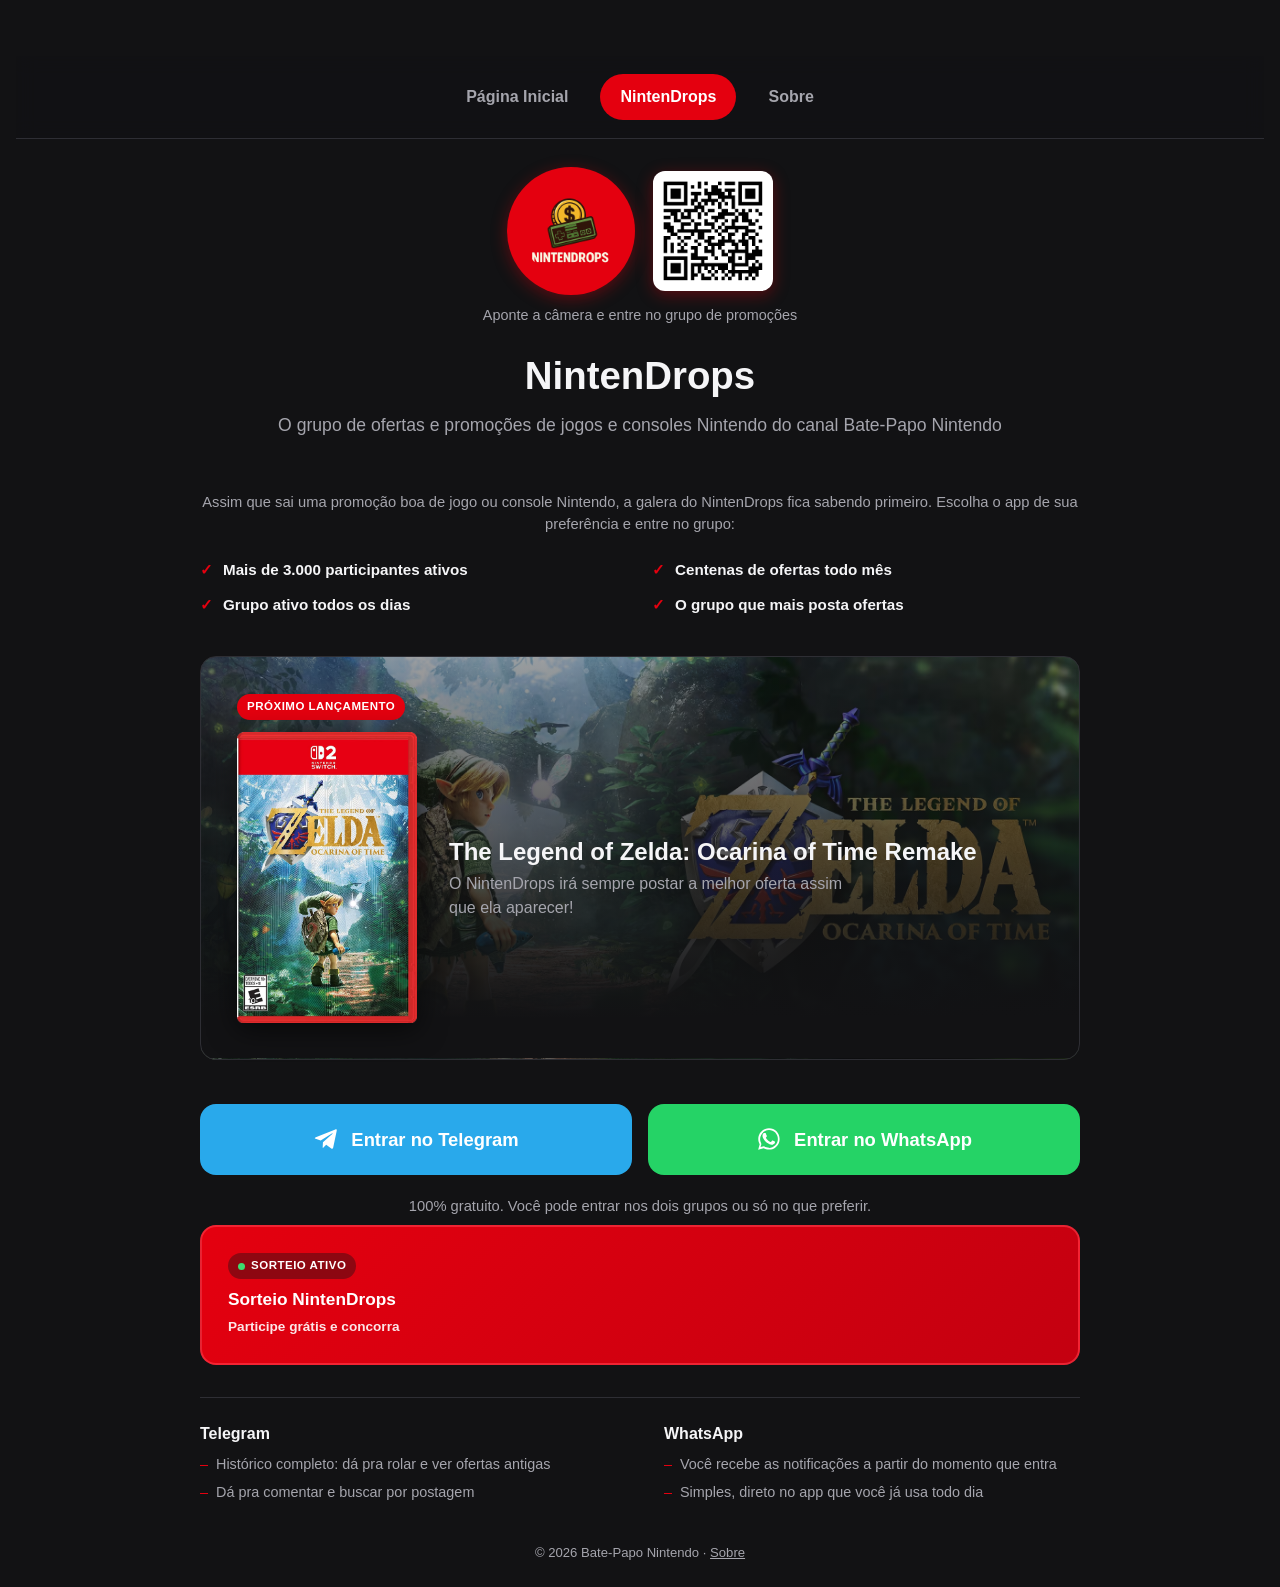
==== commit d0f4760c: "Update index.html" ====
--- a/nintendrops/index.html
+++ b/nintendrops/index.html
@@ -42,7 +42,7 @@
       <li>O grupo que mais posta ofertas</li>
     </ul>
 
-    <a class="lancamento" href="https://meli.la/1icckNe" target="_blank" rel="noopener">
+    <a class="lancamento" href="https://link.amazon/B0aw6xQUt" target="_blank" rel="noopener">
       <span class="tag">Próximo lançamento</span>
       <div class="lancamento__conteudo">
         <img class="lancamento__caixa" src="../assets/img/ocarina-box.png" alt="Caixa de Ocarina of Time Remake">
--- a/assets/css/style.css
+++ b/assets/css/style.css
@@ -412,7 +412,7 @@
   color: var(--cor-texto);
   background-image:
     linear-gradient(180deg, rgba(18, 18, 20, 0.4), var(--cor-fundo) 90%),
-    url("../img/switch-sports-bg.webp");
+    url("../img/ocarina-bg.png");
   background-size: cover;
   background-position: center;
   background-repeat: no-repeat;
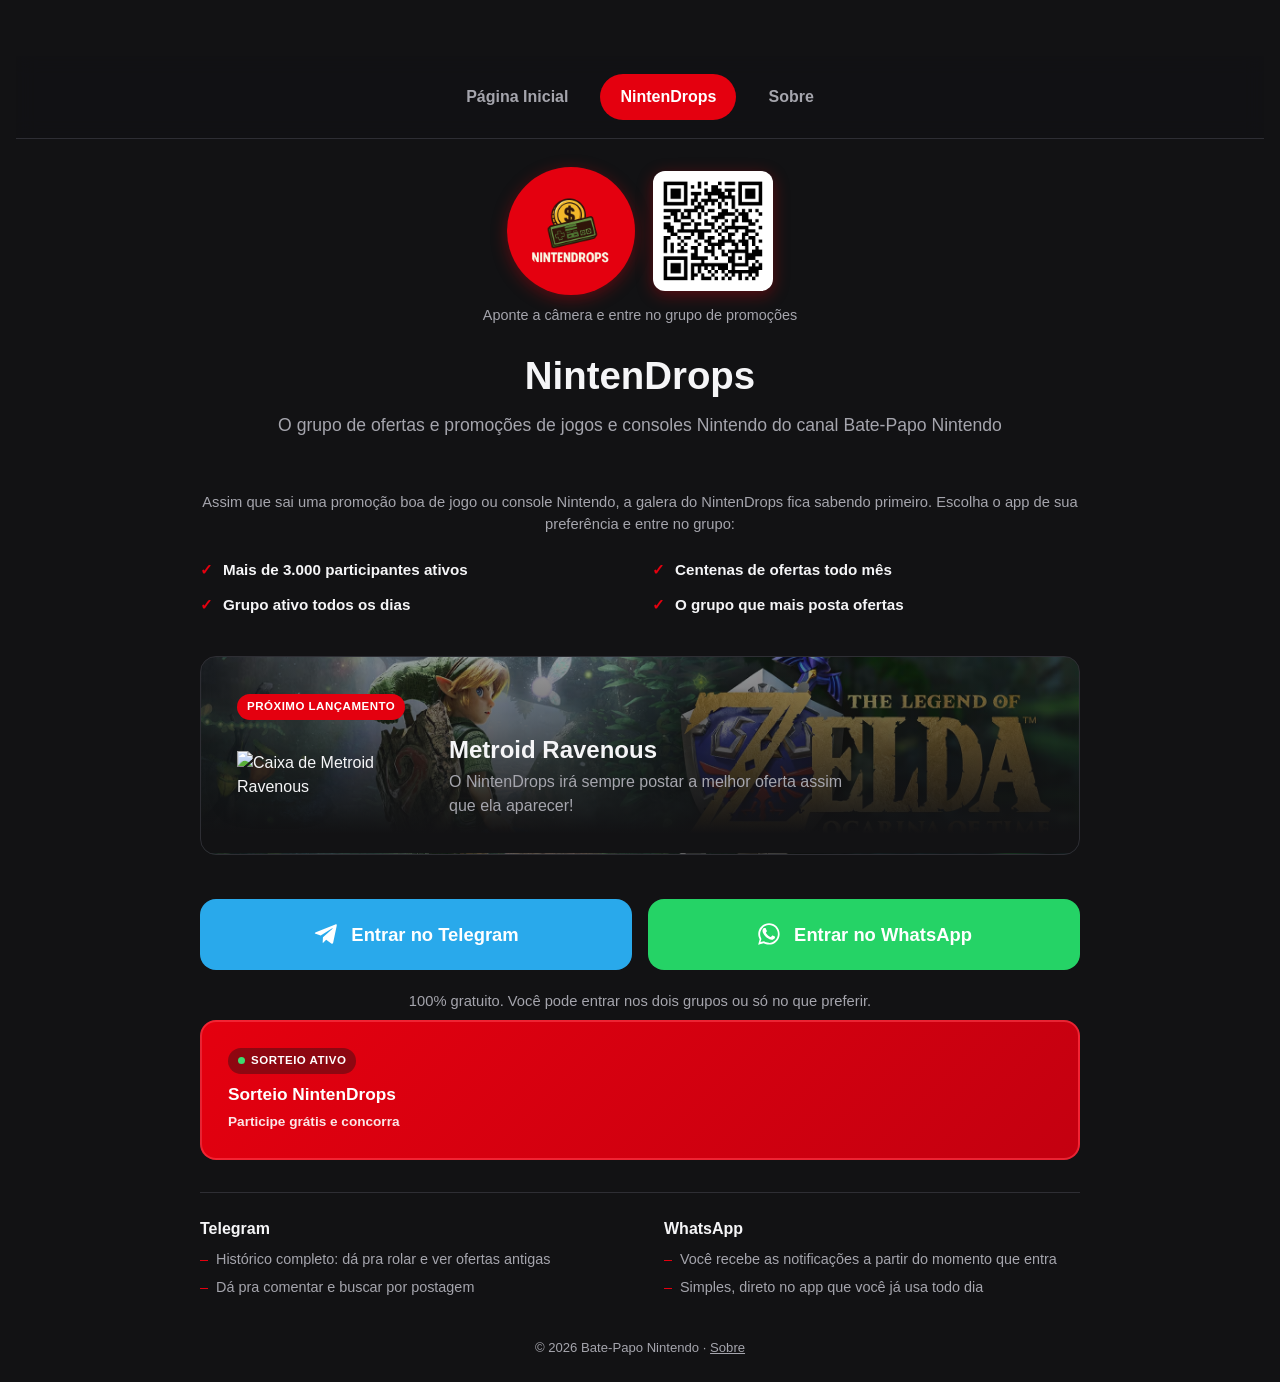
==== commit a6e285f4: "Update index.html" ====
--- a/nintendrops/index.html
+++ b/nintendrops/index.html
@@ -42,12 +42,12 @@
       <li>O grupo que mais posta ofertas</li>
     </ul>
 
-    <a class="lancamento" href="https://link.amazon/B0aw6xQUt" target="_blank" rel="noopener">
+    <a class="lancamento" href="https://link.amazon/B0iLplMw6" target="_blank" rel="noopener">
       <span class="tag">Próximo lançamento</span>
       <div class="lancamento__conteudo">
-        <img class="lancamento__caixa" src="../assets/img/ocarina-box.png" alt="Caixa de Ocarina of Time Remake">
+        <img class="lancamento__caixa" src="../assets/img/ravenous-box.png" alt="Caixa de Metroid Ravenous">
         <div class="lancamento__texto">
-          <h2>The Legend of Zelda: Ocarina of Time Remake</h2>
+          <h2>Metroid Ravenous</h2>
           <p>O NintenDrops irá sempre postar a melhor oferta assim que ela aparecer!</p>
         </div>
       </div>
